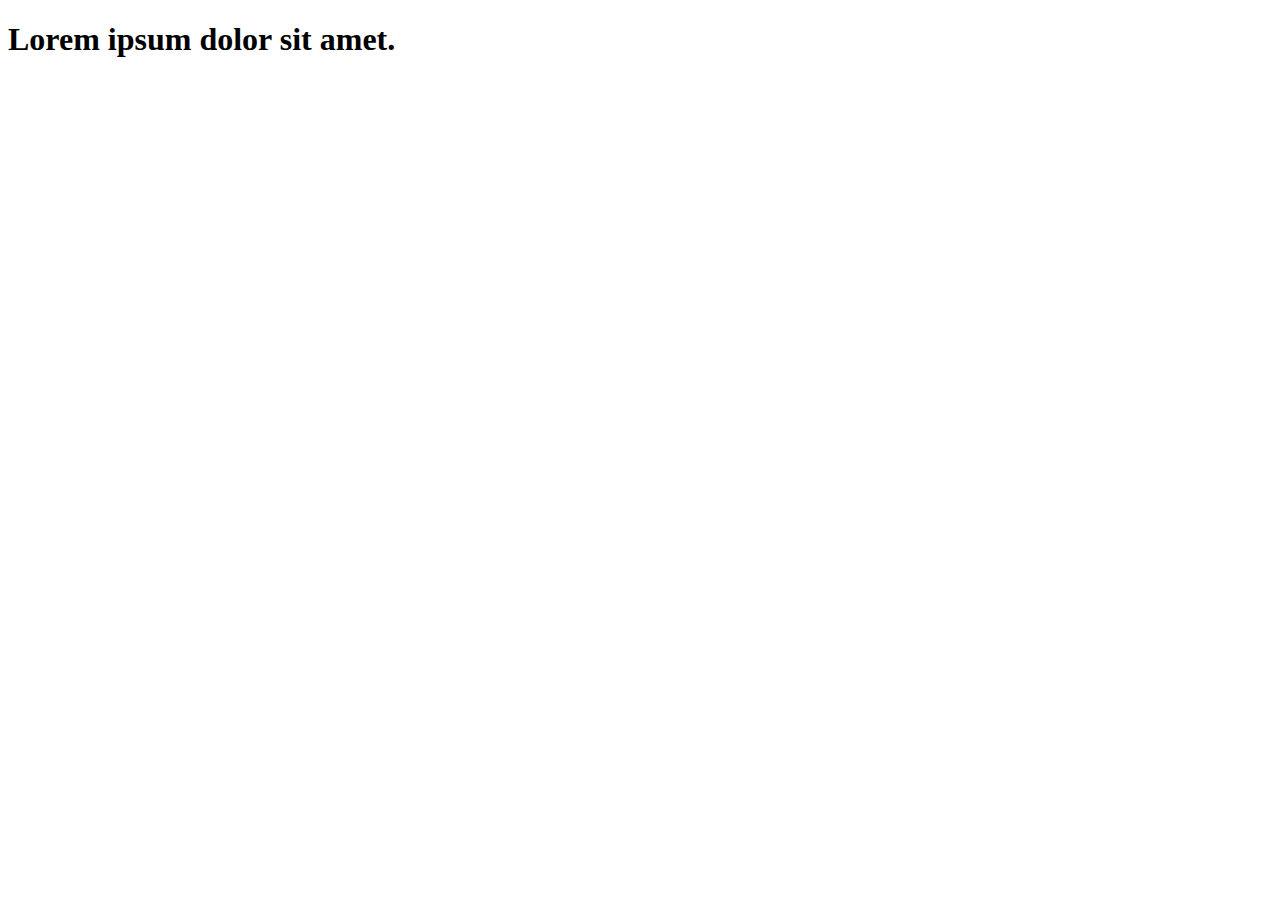
==== index.html @ 09e0aac3 "testgit" ====
<!DOCTYPE html>
<html lang="en">
<head>
    <meta charset="UTF-8">
    <meta name="viewport" content="width=device-width, initial-scale=1.0">
    <meta http-equiv="X-UA-Compatible" content="ie=edge">
    <title>Test git</title>
</head>
<body>
    <h1>Lorem ipsum dolor sit amet.</h1>
</body>
</html>
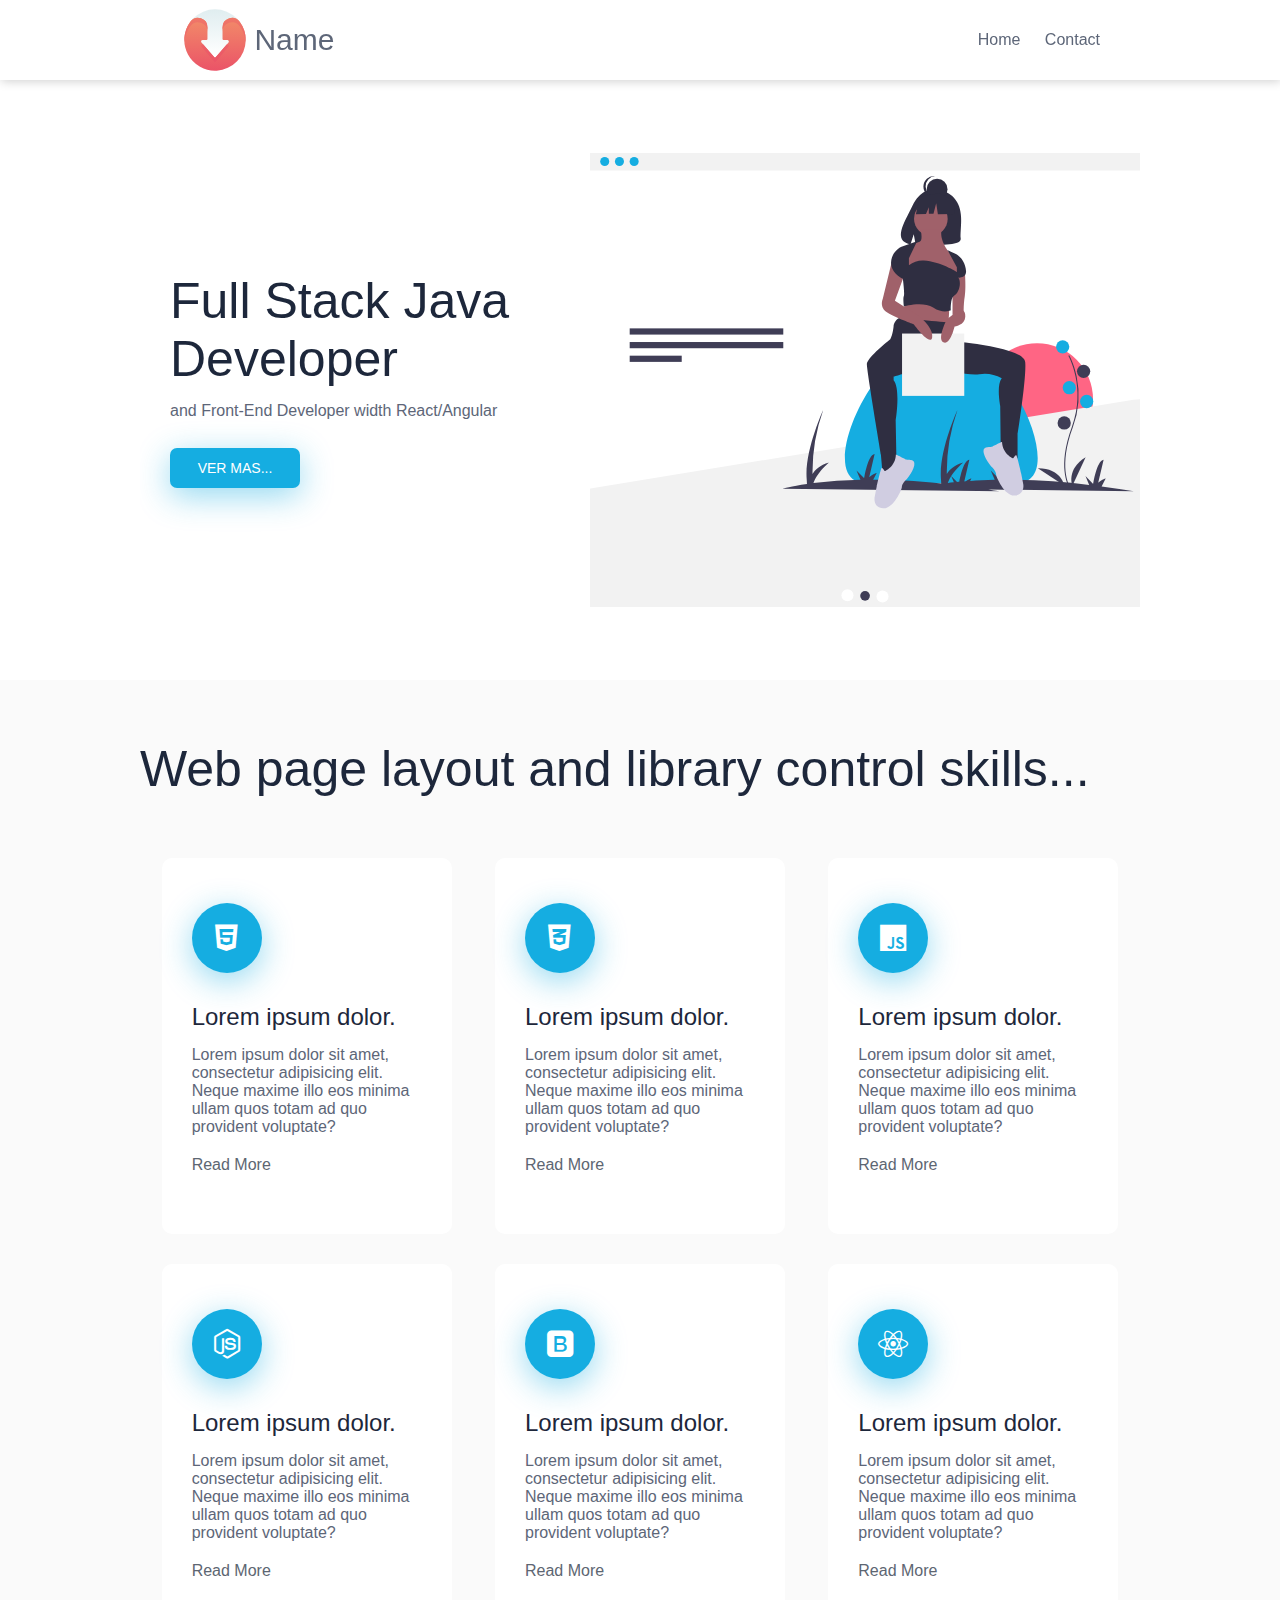
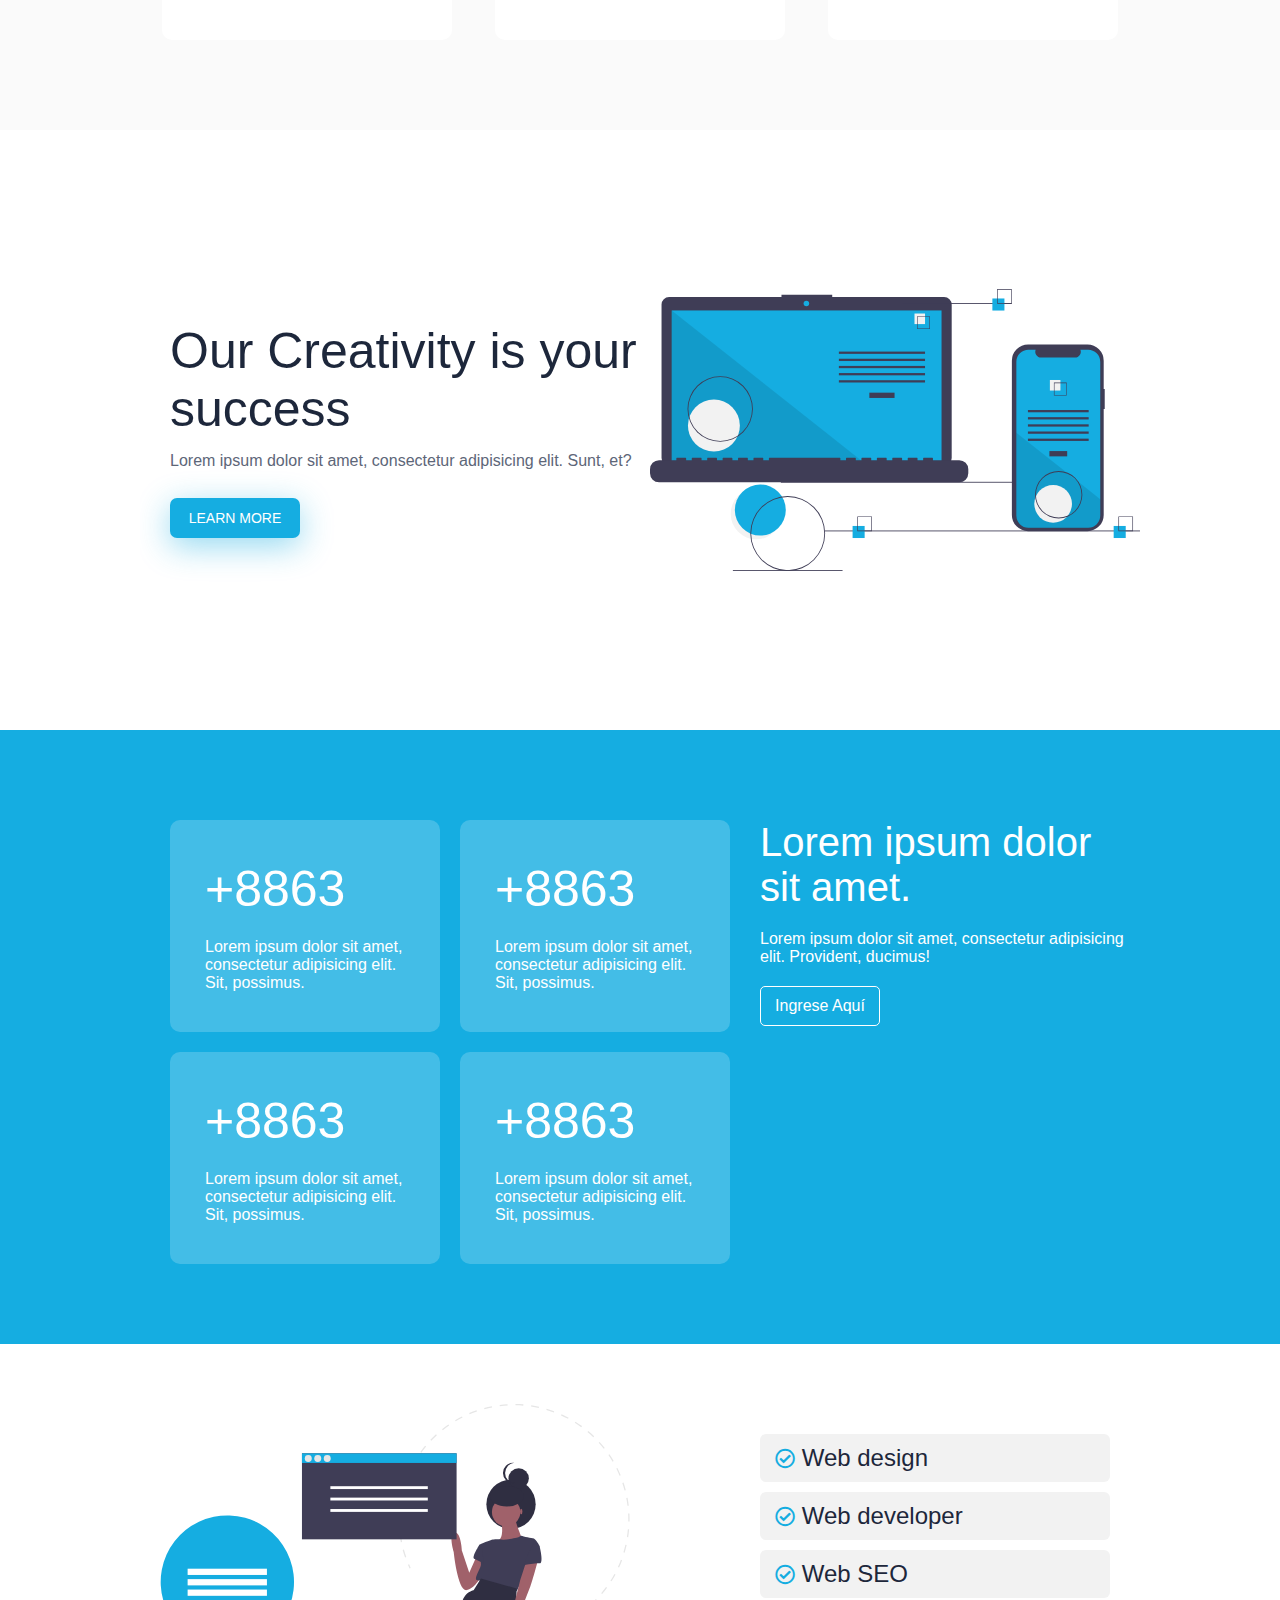
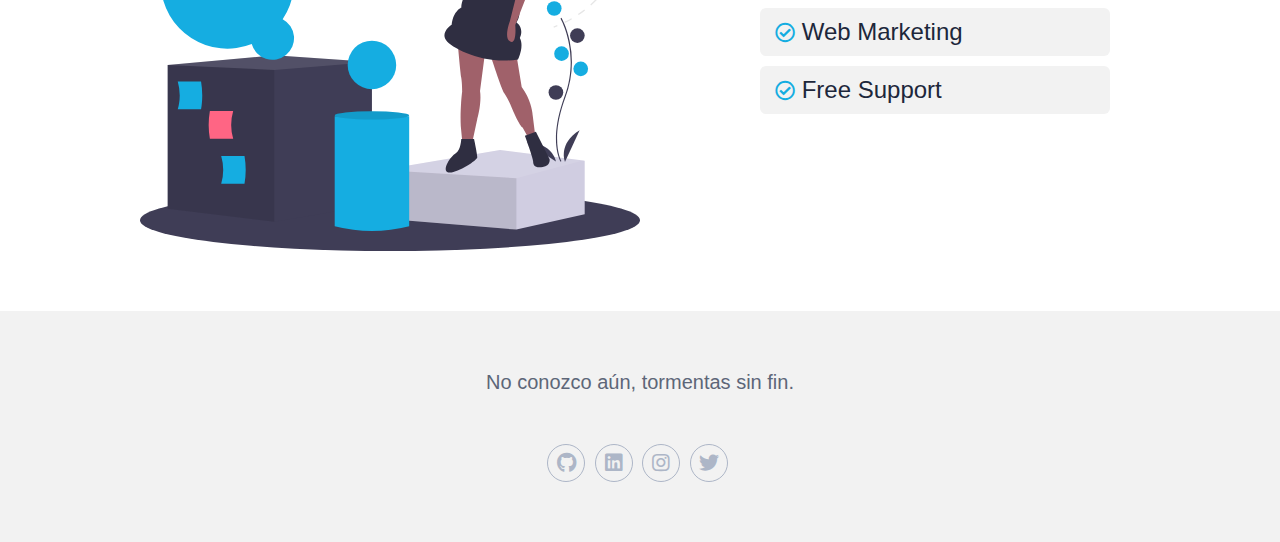
==== commit 7f6a318e: "Primera actualizacion proyecto portafolio clickiable" ====
--- a/index.html
+++ b/index.html
@@ -1,12 +1,140 @@
 <!DOCTYPE html>
-<html lang="en">
+<html lang="es">
 <head>
     <meta charset="UTF-8">
-    <meta name="viewport" content="width=device-width, initial-scale=1.0">
-    <meta http-equiv="X-UA-Compatible" content="ie=edge">
-    <title>Test git</title>
+    <meta name="viewport" content="width=device-width, user-scalable=no">
+    <link rel="shortcut icon" type="image/x-icon" href="img/favicon.ico" />
+    <title >Portafolio click</title>
+    <link rel="stylesheet" href="css/style.css">
+    <link rel="stylesheet" href="fontawesome-free-5.12.0-web/css/all.css">
 </head>
 <body>
-    <h1>Lorem ipsum dolor sit amet.</h1>
+   <header>
+       <nav>
+           <section class="container nav">
+               <div class="logo">
+                   <img src="img/arrow_down_downwards_download_icon_124691.svg" alt="">
+                   <a class="nombre" href="#">Name</a>
+               </div>
+               <div class="enlaces-header">
+                   <a href="index.html">Home</a>
+                   <a href="form.html">Contact</a>
+               </div>
+               <div class="hamburger">
+                   <i class="fas fa-bars"></i>
+               </div>
+           </section>
+       </nav>
+       <div class="container">
+           <section class="contenido-header">
+               <section class="textos-header">
+                   <h1>Full Stack Java Developer</h1>
+                   <p>and Front-End Developer width React/Angular</p>
+                   <a href="about-me.html">Ver Mas...</a>
+               </section>
+               <img src="img/img-banner.svg" alt="">
+           </section>
+       </div>
+   </header>
+   <section class="about-us">
+       <div class="container-1">
+           <h2 class="titulo">Web page layout and library control skills...</h2>
+           <div class="container-articulo">
+               <div class="articulo">
+                   <i class="fab fa-html5"></i>
+                   <h3>Lorem ipsum dolor.</h3>
+                   <p>Lorem ipsum dolor sit amet, consectetur adipisicing elit. Neque maxime illo eos minima ullam quos totam ad quo provident voluptate?</p>
+                   <a href="#">Read More</a>
+               </div>
+               <div class="articulo">
+                   <i class="fab fa-css3-alt"></i>
+                   <h3>Lorem ipsum dolor.</h3>
+                   <p>Lorem ipsum dolor sit amet, consectetur adipisicing elit. Neque maxime illo eos minima ullam quos totam ad quo provident voluptate?</p>
+                   <a href="#">Read More</a>
+               </div>
+               <div class="articulo">
+                   <i class="fab fa-js"></i>
+                   <h3>Lorem ipsum dolor.</h3>
+                   <p>Lorem ipsum dolor sit amet, consectetur adipisicing elit. Neque maxime illo eos minima ullam quos totam ad quo provident voluptate?</p>
+                   <a href="#">Read More</a>
+               </div>
+               <div class="articulo">
+                   <i class="fab fa-node-js"></i>
+                   <h3>Lorem ipsum dolor.</h3>
+                   <p>Lorem ipsum dolor sit amet, consectetur adipisicing elit. Neque maxime illo eos minima ullam quos totam ad quo provident voluptate?</p>
+                   <a href="#">Read More</a>
+               </div>
+               <div class="articulo">
+                   <i class="fab fa-bootstrap"></i>
+                   <h3>Lorem ipsum dolor.</h3>
+                   <p>Lorem ipsum dolor sit amet, consectetur adipisicing elit. Neque maxime illo eos minima ullam quos totam ad quo provident voluptate?</p>
+                   <a href="#">Read More</a>
+               </div>
+               <div class="articulo">
+                   <i class="fab fa-react"></i>
+                   <h3>Lorem ipsum dolor.</h3>
+                   <p>Lorem ipsum dolor sit amet, consectetur adipisicing elit. Neque maxime illo eos minima ullam quos totam ad quo provident voluptate?</p>
+                   <a href="#">Read More</a>
+               </div>
+           </div>
+       </div>
+   </section>
+   <section class="questions container">
+        <section class="textos-ques">
+            <h1>Our Creativity is your success</h1>
+            <p>Lorem ipsum dolor sit amet, consectetur adipisicing elit. Sunt, et?</p>
+            <a href="about-me.html">Learn More</a>
+        </section>
+        <img src="img/img-2.svg" alt="">
+    </section>
+    <section class="results">
+        <div class="container-1 content-results">
+            <section class="numbers">
+                <div class="number">
+                    <h4>+8863</h4>
+                    <p>Lorem ipsum dolor sit amet, consectetur adipisicing elit. Sit, possimus.</p>
+                </div>
+                <div class="number">
+                    <h4>+8863</h4>
+                    <p>Lorem ipsum dolor sit amet, consectetur adipisicing elit. Sit, possimus.</p>
+                </div>
+                <div class="number">
+                    <h4>+8863</h4>
+                    <p>Lorem ipsum dolor sit amet, consectetur adipisicing elit. Sit, possimus.</p>
+                </div>
+                <div class="number">
+                    <h4>+8863</h4>
+                    <p>Lorem ipsum dolor sit amet, consectetur adipisicing elit. Sit, possimus.</p>
+                </div>
+            </section>
+            <section class="results-text">
+                <h4>Lorem ipsum dolor sit amet.</h4>
+                <p>Lorem ipsum dolor sit amet, consectetur adipisicing elit. Provident, ducimus!</p>
+                <a href="#">Ingrese Aquí</a>
+            </section>
+        </div>
+    </section> 
+    <section class="container-1 ser">
+        <img src="img/img-3.svg" alt="">
+        <div class="box-skills">
+            <h4><i class="far fa-check-circle"></i> Web design</h4>
+            <h4><i class="far fa-check-circle"></i> Web developer</h4>
+            <h4><i class="far fa-check-circle"></i> Web SEO</h4>
+            <h4><i class="far fa-check-circle"></i> Web Marketing</h4>
+            <h4><i class="far fa-check-circle"></i> Free Support</h4>
+        </div>
+    </section>
+    <footer>
+       <div class="part-footer">
+           <h4>No conozco aún, tormentas sin fin.</h4>
+       </div>
+        <div class="rrss"> 
+            <i class="fab fa-github"></i>
+            <i class="fab fa-linkedin"></i>
+            <i class="fab fa-instagram"></i>
+            <i class="fab fa-twitter"></i>
+        </div>
+    </footer>
+    <script src="js/web.js"></script>
 </body>
 </html>--- a/css/style.css
+++ b/css/style.css
@@ -0,0 +1,416 @@
+@import url(../fonts/Roboto/Roboto-Regular.ttf);
+    
+*{
+    margin: 0;
+    padding: 0;
+    box-sizing: border-box;
+}
+
+body{
+    font-family:'Roboto', sans-serif;
+}
+
+h1,h2,h3,h4,h5,h6{
+    color: #1d273b;
+    font-weight: 300;
+}
+
+.container{
+    width: 90%;
+    max-width: 1000px;
+    margin: auto;
+    overflow: hidden;
+}
+
+.container-1{
+    width: 90%;
+    max-width: 1000px;
+    margin: auto;
+    overflow: hidden;
+    padding: 60px 0;
+}
+
+h1{
+    font-size: 50px;
+}
+
+                                /* header */
+
+header::before{
+    content: "";
+    display: block;
+    margin-bottom: 80px;
+}
+nav{
+    width: 100%;
+    height: 80px;
+    background: #fff;
+    border-bottom: 1px solid transparent;
+    box-shadow: 1px 1px 10px 0 rgba(0,0,0,.2);
+    position: fixed;
+    top:0;
+    z-index: 100;
+    /* transition: ease-in-out 0.5s; */
+}
+.nav{
+    display: flex;
+    justify-content: space-between;
+    height: 80px;
+    width: 100%;
+    align-items: center;
+    padding: 0 40px;
+}
+
+.nav .logo {
+    height: 70px;
+}
+
+.nav .logo img{
+    height: 70px;
+    vertical-align: top;
+}
+.nombre{
+    vertical-align: -31px;
+    margin-left: 0;
+    font-weight: 400;
+    font-size: 30px;
+}
+.enlaces-header{
+    font-weight: 300;
+}
+nav a{
+    color: #5D6678;
+    text-decoration: none;
+    margin-left: 20px;
+}
+.hamburger{
+    width: 80px;
+    height: 80px;
+    display: none;
+    text-align: center;
+    z-index: 100;
+    cursor: pointer;
+    /* transition: color 0.5s ease-in; */
+}
+
+.hamburger > i{
+    font-size: 25px;
+    line-height: 80px;
+}
+
+                                /* Contenido header */
+
+.contenido-header{
+    width: 100%;
+    height: 600px;
+    display: flex;
+    justify-content: space-between;
+    align-items: center;
+}
+
+.contenido-header>img{
+    width: 550px;
+    animation: ease-in animat 1s;
+}
+
+@keyframes animat{
+    0%{
+        transform: scale(0);
+    }100%{
+        transform: scale(1);
+    }
+}
+
+.textos-header{
+    margin: 0 0 0 30px;
+}
+
+.textos-header>p{
+    font-weight: 100;
+    margin-top: 14px;
+    color: #5D6678;
+}
+
+.contenido-header a{
+    margin: 28px 0 0 0;
+    width: 130px;
+    display: inline-block;
+    background: #15ADE1;
+    text-align: center;
+    color: white;
+    padding: 12px 0;
+    text-decoration: none;
+    font-weight: 400;
+    text-transform: uppercase;
+    font-size: 14px;
+    border-radius: 7px;
+    box-shadow: 0 8px 32px rgba(21,173,225,.46);
+}
+
+.titulo{
+    font-size: 50px;
+}
+
+                                    /*About us*/
+
+.about-us{
+    background: #FAFAFA;
+}
+
+.container-articulo{
+    display: flex;
+    flex-wrap: wrap;
+    margin-top: 60px;
+    justify-content: space-around;
+}
+
+.articulo{
+    width: 29%;
+    background: #fff;
+    margin-bottom: 30px;
+    border-radius: 10px;
+    padding: 45px 30px 60px 30px;
+    transition: 0.5s;
+}
+
+.articulo:hover{
+    box-shadow: 0 4px 10px rgba(17,29,48,.26);
+}
+
+.articulo > i {
+    font-size: 30px;
+    color: #fff;
+    background: #15ADE1;
+    display: inline-block;
+    width: 70px;
+    height: 70px;
+    text-align: center;
+    padding-top: 20px;
+    border-radius: 50px;
+    box-shadow: 0 8px 32px rgba(21,173,225,.46);
+}
+
+.articulo>h3{
+    font-size: 24px;
+    margin-top: 30px;
+}
+
+.articulo>p{
+    font-weight: 100;
+    color: #5D6678;
+    margin-top: 15px;
+    padding-bottom: 20px;
+}
+
+.articulo>a{
+    color: #5D6672;
+    font-weight: 400;
+    text-decoration: none;
+}
+
+.articulo>a:hover{
+    color: #1FDE82;
+    transition: color .5s;
+}
+
+                                    /*Questions*/
+
+.questions{
+    height: 600px;
+    display: flex;
+    justify-content: space-between;
+    align-items: center;
+}
+
+.questions>img{
+    width: 490px;
+}
+
+
+.textos-ques{
+    margin: 0 0 0 30px;
+}
+
+.textos-ques>p{
+    font-weight: 100;
+    margin-top: 14px;
+    color: #5D6678;
+}
+
+.textos-ques>a{
+    margin: 28px 0 0 0;
+    width: 130px;
+    display: inline-block;
+    background: #15ADE1;
+    text-align: center;
+    color: white;
+    padding: 12px 0;
+    text-decoration: none;
+    font-weight: 400;
+    text-transform: uppercase;
+    font-size: 14px;
+    border-radius: 7px;
+    box-shadow: 0 8px 32px rgba(21,173,225,.46);
+}
+
+                                    /*RESULTS*/
+
+.results{
+    background: #15ade1;
+    padding-top: 30px; 
+}
+
+.content-results{
+    display: flex;
+    justify-content: space-evenly;
+}
+
+.numbers{
+    width: 60%;
+    display: flex;
+    flex-wrap: wrap;
+    justify-content: space-evenly;
+}
+
+.numbers .number{
+    width: 45%;
+    background: rgba(255,255,255,.2);
+    color: white;
+    border-radius: 10px;
+    padding: 40px 35px;
+    margin-bottom: 20px;
+}
+
+.numbers .number h4{
+    font-size: 50px;
+    color: white;
+    margin-bottom: 20px;
+    font-weight: 500;
+}
+
+.numbers .number p{
+    color: white;
+    font-weight: 300;
+}
+
+.results-text{
+    width: 37%;
+}
+
+.results-text h4{
+    color:white;
+    font-size: 40px;
+}
+
+.results-text p{
+    color:white;
+    font-weight: 300;
+    margin: 20px 0;0
+}
+
+.results-text>a{
+    color: #fff;
+    text-decoration: none;
+    display: inline-block;
+    border: 1px solid #fff;
+    padding: 10px 0;
+    width: 120px;
+    text-align: center;
+    border-radius: 5px;
+}
+
+                                    /*servicios*/
+
+.ser{
+    display: flex;
+    justify-content: space-between;
+}
+
+.ser>img{
+    width: 500px;
+}
+
+.box-skills{
+    margin: 30px 30px 0 0;
+}
+
+.box-skills h4{
+    font-size: 24px;
+    background: #f2f2f2;
+    width: 350px;
+    border-radius: 6px;
+    padding: 10px 0 10px 15px;
+    margin-bottom: 10px;
+}
+
+.box-skills i{
+    color: #15ADE1;
+    font-size: 20px;
+}
+
+                                    /*servicios*/
+
+footer{
+    background: #f2f2f2;
+    padding: 60px 0;
+    overflow: hidden;
+    display: flex;
+    flex-wrap: wrap;
+    justify-content: space-evenly;
+    margin: auto;
+}
+
+.part-footer{
+    width: 100%;
+    text-align: center;
+}
+
+.part-footer h4{
+    color: #5d6678;
+    font-size: 20px;
+    font-weight: 400;
+    margin-bottom: 30px;
+}
+.part-footer a{
+    display: block;
+    text-decoration: none;
+    color: #5d6678;
+    font-weight: 300;
+    transition: color 3s ease-in-out;
+    margin-bottom: 10px;
+}
+
+.part-footer a:hover{
+    color: #15ade1;
+}
+
+.part-footer img{
+    width: 70%;
+}
+.rrss{
+    text-align: center;
+}
+.rrss h4{
+    color: #5d6678;
+}
+.rrss i{
+    font-size: 20px;
+    display: inline-block;
+    color: #adb6c7;
+    border: 1px solid #adb6c7;
+    border-radius: 50%;
+    width: 38px;
+    height: 38px;
+    line-height: 36px;
+    cursor: pointer;
+    margin-top: 20px;
+    text-align: center;
+    transition: all ease-in-out .3s;
+    margin-right: 5px;
+}
+
+.rrss i:hover{
+    color: #fff;
+    background-color: #15ade1;
+    border-color: #15ade1;
+}
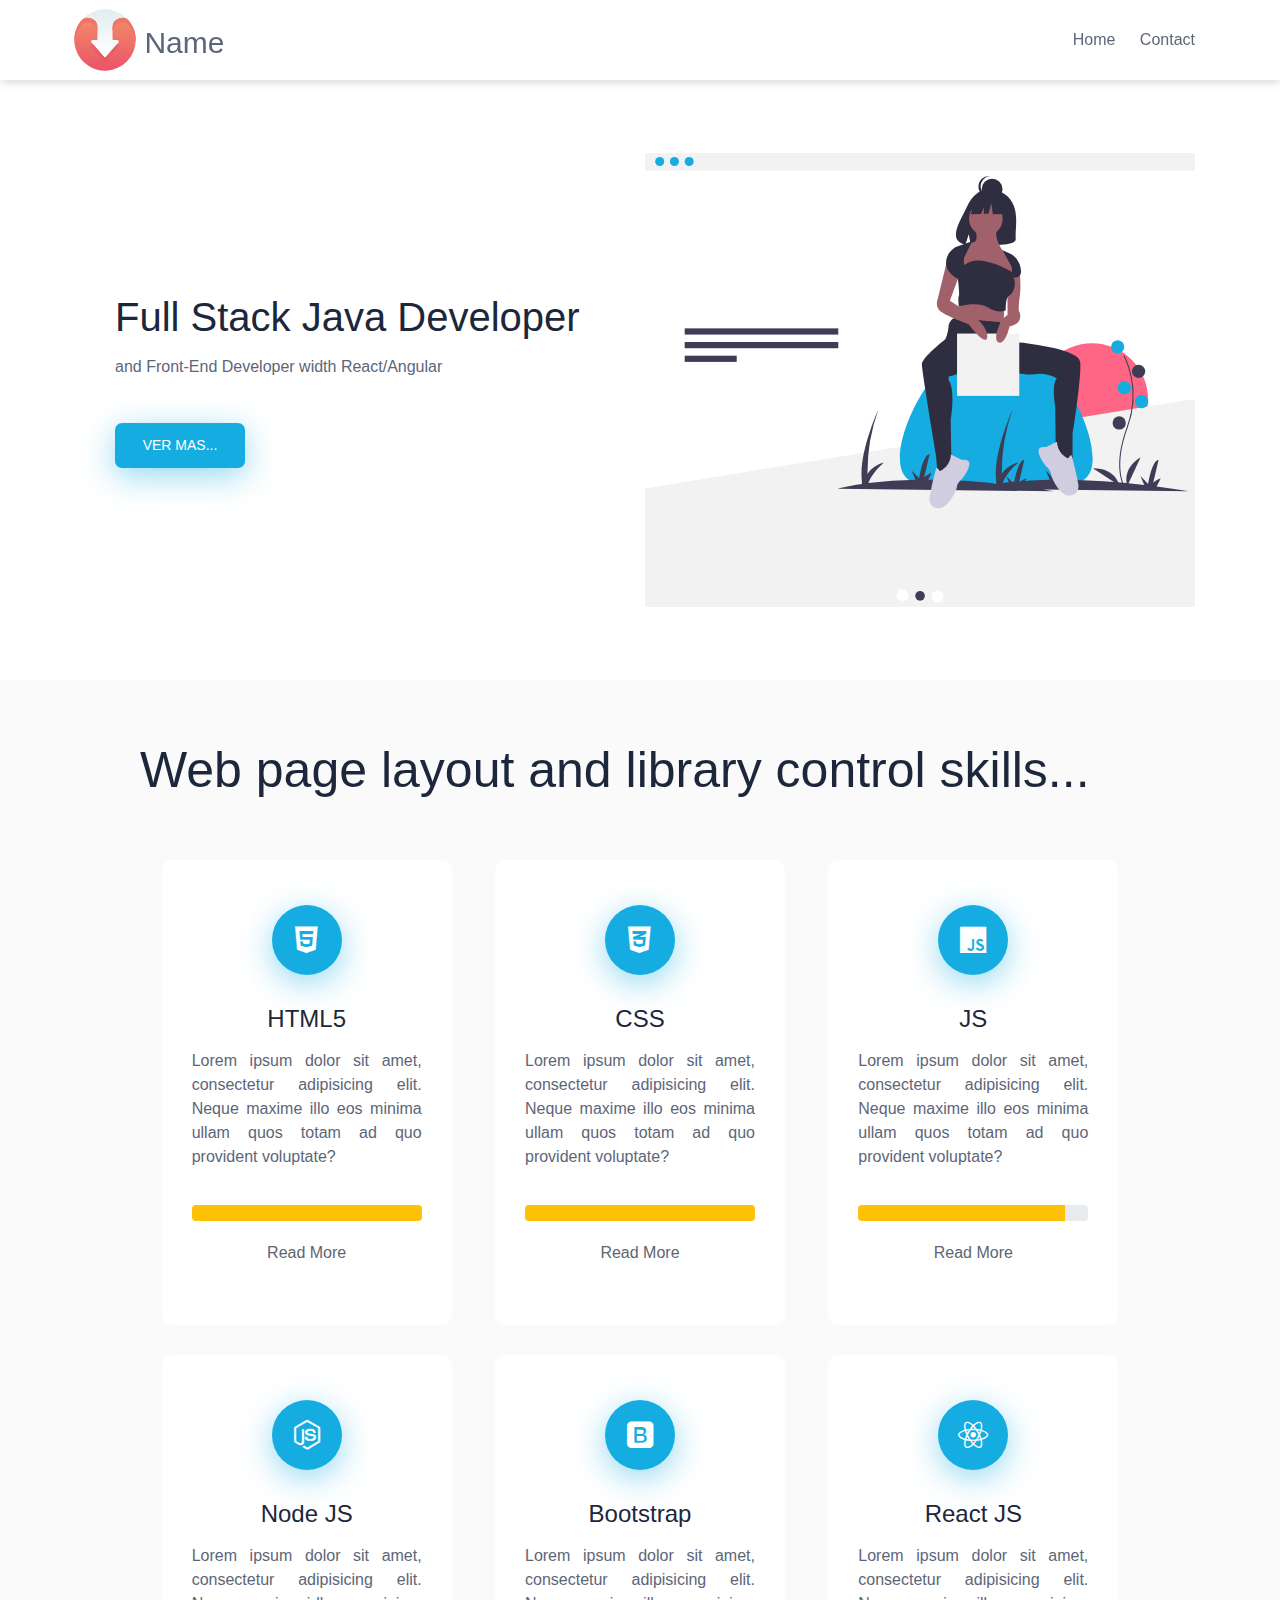
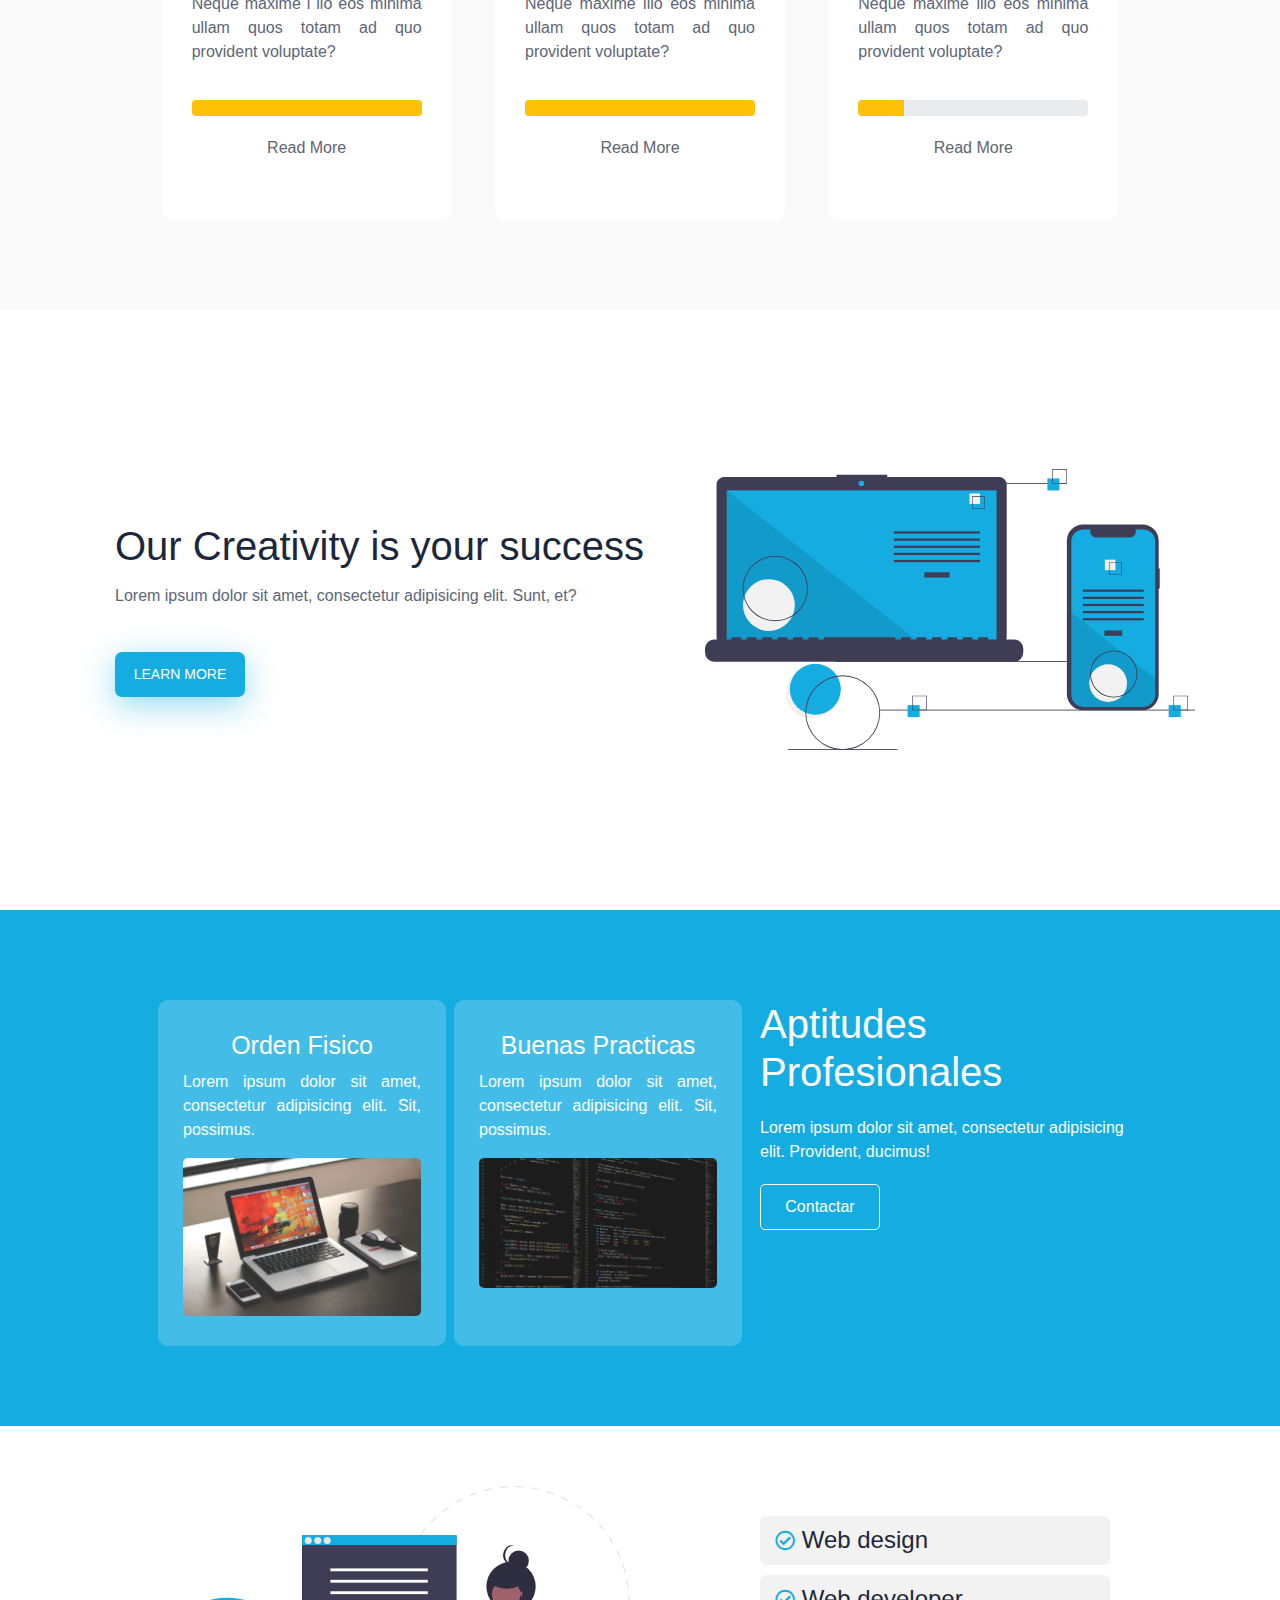
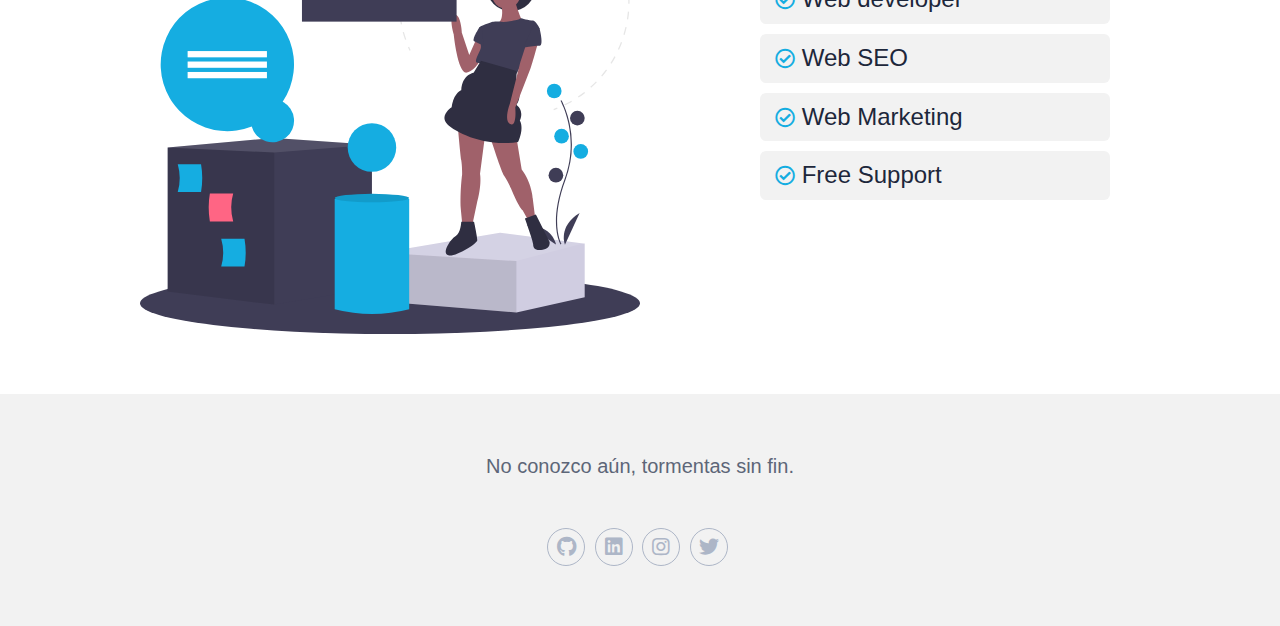
==== commit e5665125: "Avance conecciion enlaces" ====
--- a/index.html
+++ b/index.html
@@ -7,6 +7,7 @@
     <title >Portafolio click</title>
     <link rel="stylesheet" href="css/style.css">
     <link rel="stylesheet" href="fontawesome-free-5.12.0-web/css/all.css">
+    <link rel="stylesheet" href="css/bootstrap.min.css">
 </head>
 <body>
    <header>
@@ -42,39 +43,81 @@
            <div class="container-articulo">
                <div class="articulo">
                    <i class="fab fa-html5"></i>
-                   <h3>Lorem ipsum dolor.</h3>
-                   <p>Lorem ipsum dolor sit amet, consectetur adipisicing elit. Neque maxime illo eos minima ullam quos totam ad quo provident voluptate?</p>
-                   <a href="#">Read More</a>
+                   <h3>HTML5</h3>
+                   <p>Lorem ipsum dolor sit amet, consectetur adipisicing elit. Neque maxime 
+                        illo eos minima ullam quos totam ad quo provident voluptate?</p>
+                   <div class="progress">
+                    <div class="progress-bar bg-warning" role="progressbar" aria-valuenow="100"
+                         aria-valuemin="0" aria-valuemax="100" style="width: 100%;">
+                      <span class="sr-only">60% completado</span>
+                    </div>
+                  </div>
+                   <a href="https://developer.mozilla.org/es/docs/HTML/HTML5">Read More</a>
                </div>
                <div class="articulo">
                    <i class="fab fa-css3-alt"></i>
-                   <h3>Lorem ipsum dolor.</h3>
-                   <p>Lorem ipsum dolor sit amet, consectetur adipisicing elit. Neque maxime illo eos minima ullam quos totam ad quo provident voluptate?</p>
-                   <a href="#">Read More</a>
+                   <h3>CSS</h3>
+                   <p>Lorem ipsum dolor sit amet, consectetur adipisicing elit. Neque maxime 
+                       illo eos minima ullam quos totam ad quo provident voluptate?</p>
+                       <div class="progress">
+                        <div class="progress-bar bg-warning" role="progressbar" aria-valuenow="100"
+                             aria-valuemin="0" aria-valuemax="100" style="width: 100%;">
+                          <span class="sr-only">60% completado</span>
+                        </div>
+                      </div>
+                   <a href="https://developer.mozilla.org/es/docs/Web/CSS">Read More</a>
                </div>
                <div class="articulo">
                    <i class="fab fa-js"></i>
-                   <h3>Lorem ipsum dolor.</h3>
-                   <p>Lorem ipsum dolor sit amet, consectetur adipisicing elit. Neque maxime illo eos minima ullam quos totam ad quo provident voluptate?</p>
-                   <a href="#">Read More</a>
+                   <h3>JS</h3>
+                   <p>Lorem ipsum dolor sit amet, consectetur adipisicing elit. Neque maxime 
+                       illo eos minima ullam quos totam ad quo provident voluptate?</p>
+                    <div class="progress">
+                        <div class="progress-bar bg-warning" role="progressbar" aria-valuenow="90"
+                             aria-valuemin="0" aria-valuemax="100" style="width: 90%;">
+                          <span class="sr-only">90% completado</span>
+                        </div>
+                    </div>   
+                   <a href="https://developer.mozilla.org/es/docs/Web/JavaScript">Read More</a>
                </div>
                <div class="articulo">
                    <i class="fab fa-node-js"></i>
-                   <h3>Lorem ipsum dolor.</h3>
-                   <p>Lorem ipsum dolor sit amet, consectetur adipisicing elit. Neque maxime illo eos minima ullam quos totam ad quo provident voluptate?</p>
-                   <a href="#">Read More</a>
+                   <h3>Node JS</h3>
+                   <p>Lorem ipsum dolor sit amet, consectetur adipisicing elit. Neque maxime i
+                       llo eos minima ullam quos totam ad quo provident voluptate?</p>
+                    <div class="progress">
+                        <div class="progress-bar bg-warning" role="progressbar" aria-valuenow="100"
+                            aria-valuemin="0" aria-valuemax="100" style="width: 100%;">
+                            <span class="sr-only">100% completado</span>
+                        </div>
+                    </div>
+                    <a href="https://nodejs.org/es/about/">Read More</a>
                </div>
                <div class="articulo">
                    <i class="fab fa-bootstrap"></i>
-                   <h3>Lorem ipsum dolor.</h3>
-                   <p>Lorem ipsum dolor sit amet, consectetur adipisicing elit. Neque maxime illo eos minima ullam quos totam ad quo provident voluptate?</p>
-                   <a href="#">Read More</a>
+                   <h3>Bootstrap</h3>
+                   <p>Lorem ipsum dolor sit amet, consectetur adipisicing elit. Neque maxime 
+                       illo eos minima ullam quos totam ad quo provident voluptate?</p>
+                    <div class="progress">
+                        <div class="progress-bar bg-warning" role="progressbar" aria-valuenow="100"
+                             aria-valuemin="0" aria-valuemax="100" style="width: 100%;">
+                          <span class="sr-only">100% completado</span>
+                        </div>
+                    </div>
+                   <a href="https://getbootstrap.com/">Read More</a>
                </div>
                <div class="articulo">
                    <i class="fab fa-react"></i>
-                   <h3>Lorem ipsum dolor.</h3>
-                   <p>Lorem ipsum dolor sit amet, consectetur adipisicing elit. Neque maxime illo eos minima ullam quos totam ad quo provident voluptate?</p>
-                   <a href="#">Read More</a>
+                   <h3>React JS</h3>
+                   <p>Lorem ipsum dolor sit amet, consectetur adipisicing elit. Neque maxime 
+                       illo eos minima ullam quos totam ad quo provident voluptate?</p>
+                    <div class="progress">
+                        <div class="progress-bar bg-warning" role="progressbar" aria-valuenow="20"
+                             aria-valuemin="0" aria-valuemax="100" style="width: 20%;">
+                          <span class="sr-only">20% completado</span>
+                        </div>
+                    </div>
+                   <a href="https://es.reactjs.org/">Read More</a>
                </div>
            </div>
        </div>
@@ -83,7 +126,7 @@
         <section class="textos-ques">
             <h1>Our Creativity is your success</h1>
             <p>Lorem ipsum dolor sit amet, consectetur adipisicing elit. Sunt, et?</p>
-            <a href="about-me.html">Learn More</a>
+            <a href="#aptitud">Learn More</a>
         </section>
         <img src="img/img-2.svg" alt="">
     </section>
@@ -91,30 +134,24 @@
         <div class="container-1 content-results">
             <section class="numbers">
                 <div class="number">
-                    <h4>+8863</h4>
+                    <h4>Orden Fisico</h4>
                     <p>Lorem ipsum dolor sit amet, consectetur adipisicing elit. Sit, possimus.</p>
+                    <img src="img/laptop-1035345_1920.jpg" alt="">
                 </div>
                 <div class="number">
-                    <h4>+8863</h4>
+                    <h4>Buenas Practicas</h4>
                     <p>Lorem ipsum dolor sit amet, consectetur adipisicing elit. Sit, possimus.</p>
-                </div>
-                <div class="number">
-                    <h4>+8863</h4>
-                    <p>Lorem ipsum dolor sit amet, consectetur adipisicing elit. Sit, possimus.</p>
-                </div>
-                <div class="number">
-                    <h4>+8863</h4>
-                    <p>Lorem ipsum dolor sit amet, consectetur adipisicing elit. Sit, possimus.</p>
+                    <img src="img/programming-1873854_1920.png" alt="">
                 </div>
             </section>
             <section class="results-text">
-                <h4>Lorem ipsum dolor sit amet.</h4>
+                <h4>Aptitudes Profesionales</h4>
                 <p>Lorem ipsum dolor sit amet, consectetur adipisicing elit. Provident, ducimus!</p>
-                <a href="#">Ingrese Aquí</a>
+                <a href="form.html">Contactar</a>
             </section>
         </div>
     </section> 
-    <section class="container-1 ser">
+    <section class="container-1 ser" id="aptitud">
         <img src="img/img-3.svg" alt="">
         <div class="box-skills">
             <h4><i class="far fa-check-circle"></i> Web design</h4>
@@ -129,10 +166,10 @@
            <h4>No conozco aún, tormentas sin fin.</h4>
        </div>
         <div class="rrss"> 
-            <i class="fab fa-github"></i>
-            <i class="fab fa-linkedin"></i>
-            <i class="fab fa-instagram"></i>
-            <i class="fab fa-twitter"></i>
+            <a href="https://github.com/JazminTrujilloEyzaguirre"><i class="fab fa-github"></i></a>
+            <a href="https://www.linkedin.com/in/jazm%C3%ADn-jahaziel-trujillo-a4380919a/"><i class="fab fa-linkedin"></i></a>
+            <a href="https://www.instagram.com/parsi.omnium/"><i class="fab fa-instagram"></i> </a>
+            <a href="https://twitter.com/parsiomnium"><i class="fab fa-twitter"></i></a>
         </div>
     </footer>
     <script src="js/web.js"></script>
--- a/css/style.css
+++ b/css/style.css
@@ -171,6 +171,7 @@
     border-radius: 10px;
     padding: 45px 30px 60px 30px;
     transition: 0.5s;
+    text-align: center;
 }
 
 .articulo:hover{
@@ -200,8 +201,11 @@
     color: #5D6678;
     margin-top: 15px;
     padding-bottom: 20px;
-}
-
+    text-align: justify;
+}
+.progress{
+    margin-bottom: 20px;
+}
 .articulo>a{
     color: #5D6672;
     font-weight: 400;
@@ -209,7 +213,7 @@
 }
 
 .articulo>a:hover{
-    color: #1FDE82;
+    color: #f27f59;
     transition: color .5s;
 }
 
@@ -273,24 +277,30 @@
 }
 
 .numbers .number{
-    width: 45%;
+    width: 48%;
     background: rgba(255,255,255,.2);
     color: white;
     border-radius: 10px;
-    padding: 40px 35px;
+    padding: 30px 25px;
     margin-bottom: 20px;
+    text-align: center;
 }
 
 .numbers .number h4{
-    font-size: 50px;
+    font-size: 25px;
     color: white;
-    margin-bottom: 20px;
+    margin-bottom: 10px;
     font-weight: 500;
 }
 
 .numbers .number p{
     color: white;
-    font-weight: 300;
+    font-weight: 100;
+    text-align: justify;
+}
+.numbers .number img{
+    width: 100%;
+    border-radius: 5px;
 }
 
 .results-text{
@@ -305,7 +315,7 @@
 .results-text p{
     color:white;
     font-weight: 300;
-    margin: 20px 0;0
+    margin: 20px 0;
 }
 
 .results-text>a{
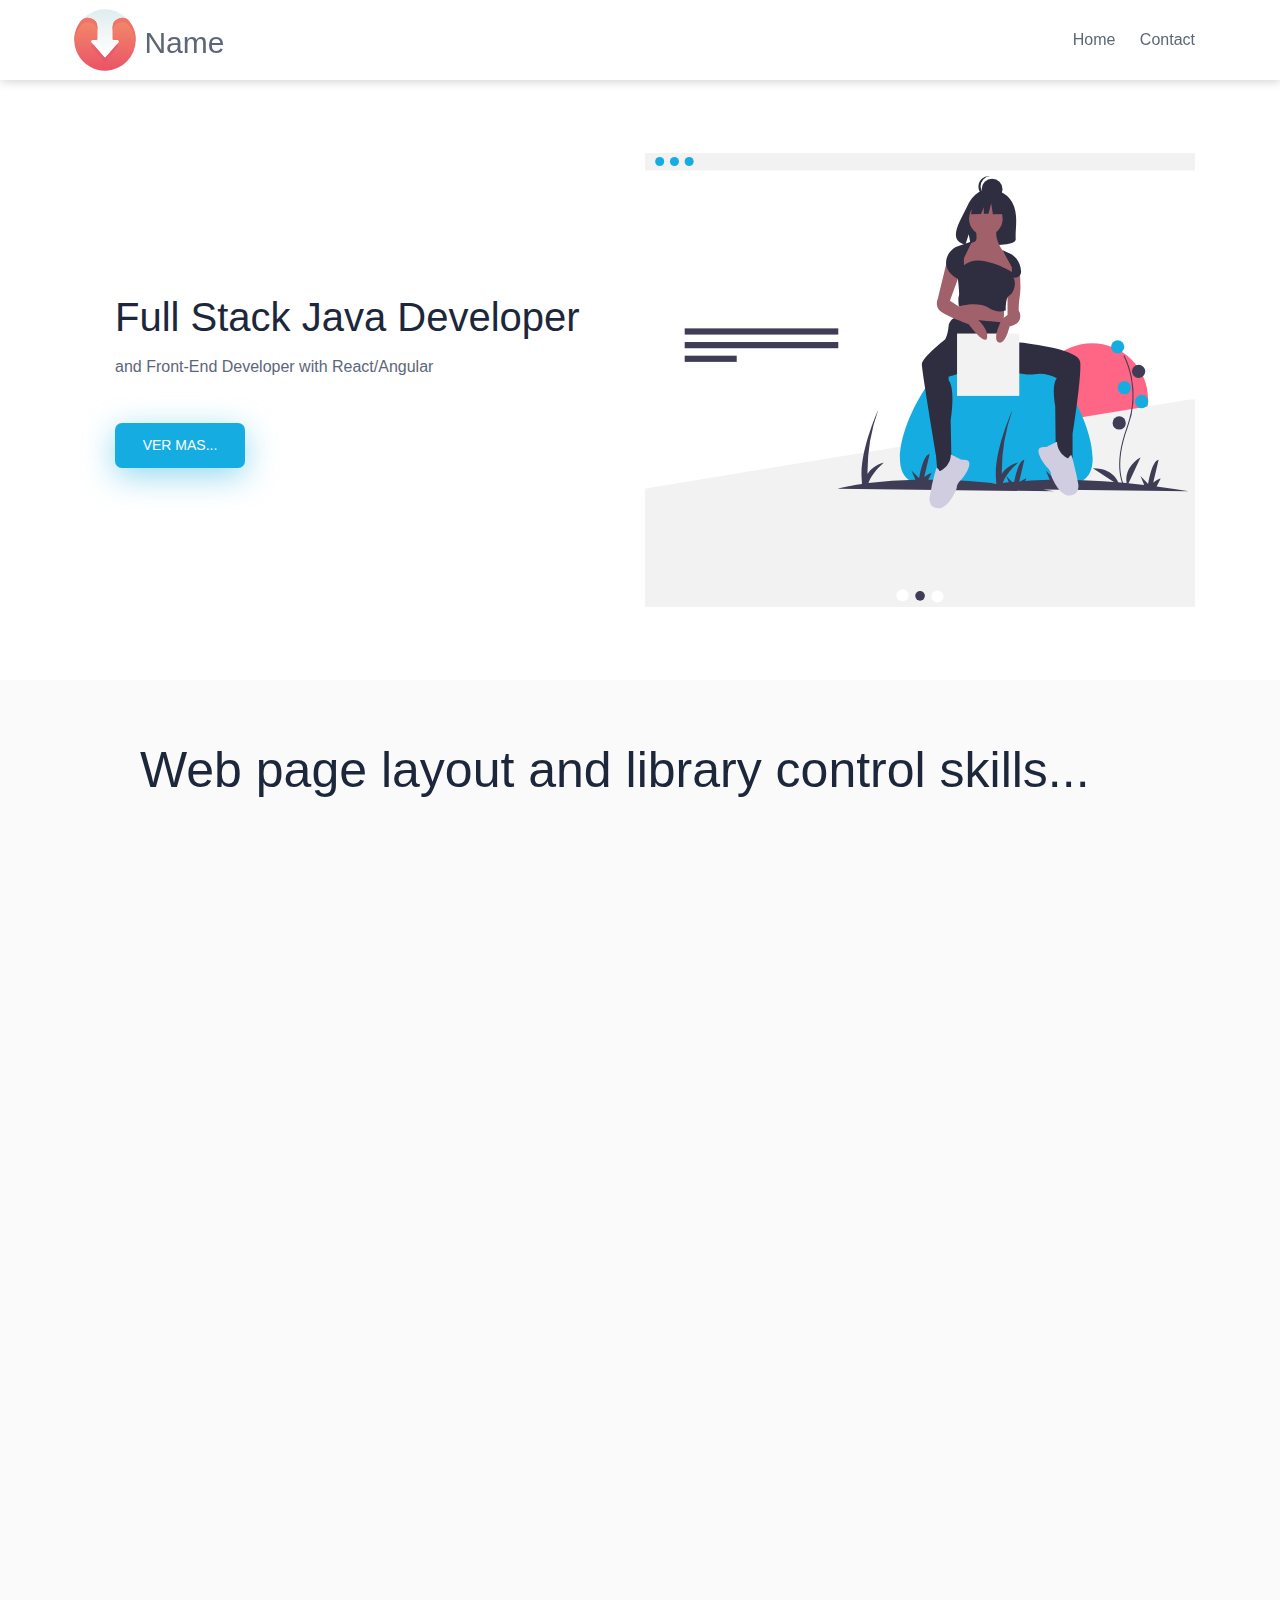
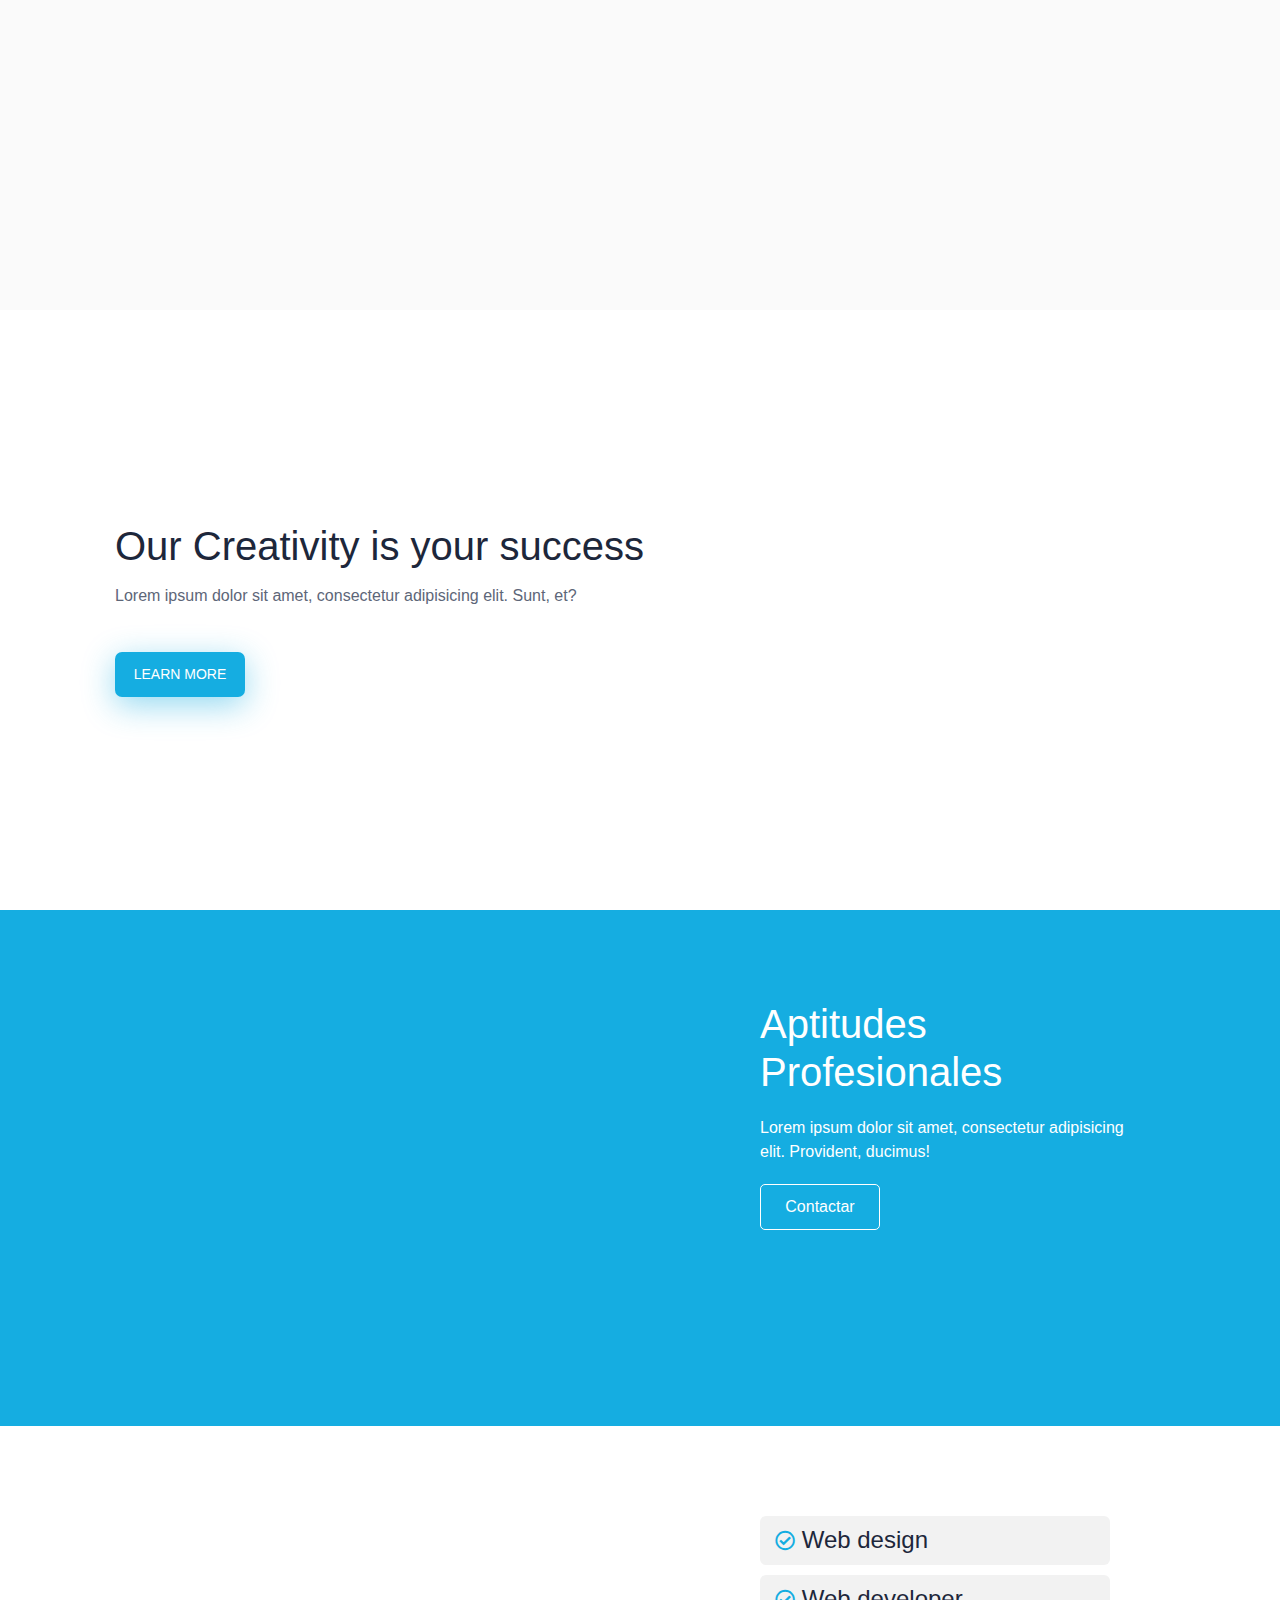
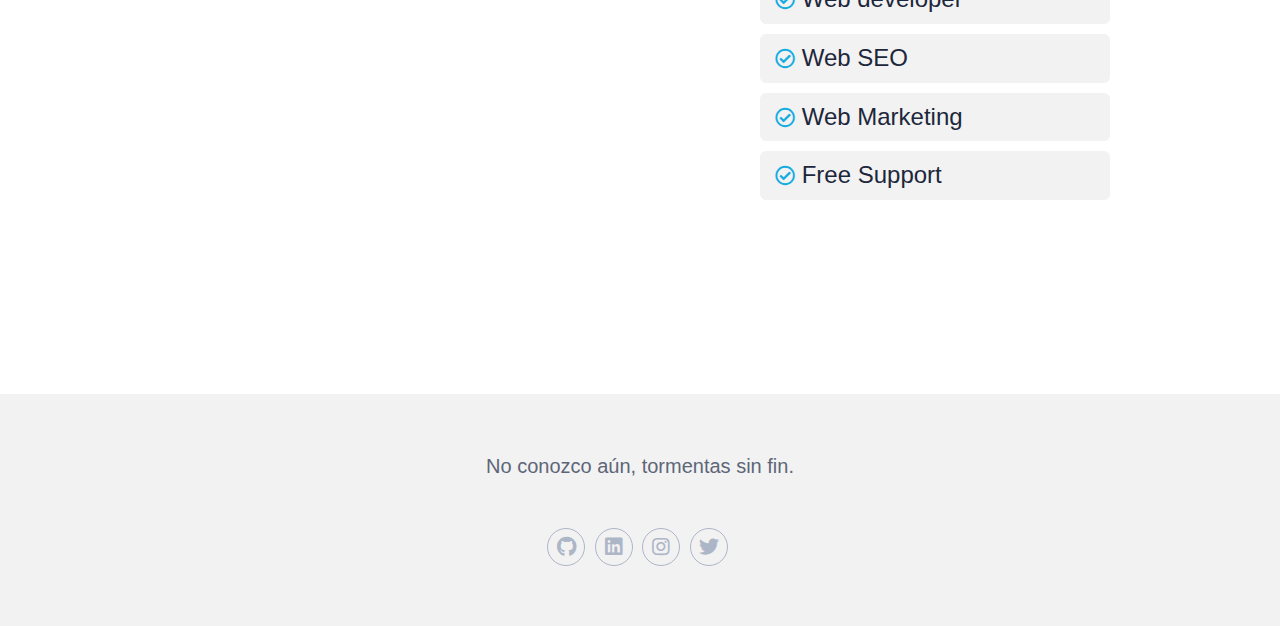
==== commit 43c084f5: "Media querys responsive" ====
--- a/index.html
+++ b/index.html
@@ -8,6 +8,7 @@
     <link rel="stylesheet" href="css/style.css">
     <link rel="stylesheet" href="fontawesome-free-5.12.0-web/css/all.css">
     <link rel="stylesheet" href="css/bootstrap.min.css">
+    <link href="https://unpkg.com/aos@2.3.1/dist/aos.css" rel="stylesheet">
 </head>
 <body>
    <header>
@@ -30,10 +31,10 @@
            <section class="contenido-header">
                <section class="textos-header">
                    <h1>Full Stack Java Developer</h1>
-                   <p>and Front-End Developer width React/Angular</p>
+                   <p>and Front-End Developer with React/Angular</p>
                    <a href="about-me.html">Ver Mas...</a>
                </section>
-               <img src="img/img-banner.svg" alt="">
+               <img src="img/img-banner.svg" alt="" >
            </section>
        </div>
    </header>
@@ -41,7 +42,7 @@
        <div class="container-1">
            <h2 class="titulo">Web page layout and library control skills...</h2>
            <div class="container-articulo">
-               <div class="articulo">
+               <div  class="articulo" data-aos="zoom-out-right">
                    <i class="fab fa-html5"></i>
                    <h3>HTML5</h3>
                    <p>Lorem ipsum dolor sit amet, consectetur adipisicing elit. Neque maxime 
@@ -54,7 +55,7 @@
                   </div>
                    <a href="https://developer.mozilla.org/es/docs/HTML/HTML5">Read More</a>
                </div>
-               <div class="articulo">
+               <div class="articulo" data-aos="zoom-out-right">
                    <i class="fab fa-css3-alt"></i>
                    <h3>CSS</h3>
                    <p>Lorem ipsum dolor sit amet, consectetur adipisicing elit. Neque maxime 
@@ -67,7 +68,7 @@
                       </div>
                    <a href="https://developer.mozilla.org/es/docs/Web/CSS">Read More</a>
                </div>
-               <div class="articulo">
+               <div class="articulo" data-aos="zoom-out-right">
                    <i class="fab fa-js"></i>
                    <h3>JS</h3>
                    <p>Lorem ipsum dolor sit amet, consectetur adipisicing elit. Neque maxime 
@@ -80,7 +81,7 @@
                     </div>   
                    <a href="https://developer.mozilla.org/es/docs/Web/JavaScript">Read More</a>
                </div>
-               <div class="articulo">
+               <div class="articulo" data-aos="zoom-out-right">
                    <i class="fab fa-node-js"></i>
                    <h3>Node JS</h3>
                    <p>Lorem ipsum dolor sit amet, consectetur adipisicing elit. Neque maxime i
@@ -93,7 +94,7 @@
                     </div>
                     <a href="https://nodejs.org/es/about/">Read More</a>
                </div>
-               <div class="articulo">
+               <div class="articulo" data-aos="zoom-out-right">
                    <i class="fab fa-bootstrap"></i>
                    <h3>Bootstrap</h3>
                    <p>Lorem ipsum dolor sit amet, consectetur adipisicing elit. Neque maxime 
@@ -106,7 +107,7 @@
                     </div>
                    <a href="https://getbootstrap.com/">Read More</a>
                </div>
-               <div class="articulo">
+               <div class="articulo" data-aos="zoom-out-right">
                    <i class="fab fa-react"></i>
                    <h3>React JS</h3>
                    <p>Lorem ipsum dolor sit amet, consectetur adipisicing elit. Neque maxime 
@@ -128,17 +129,17 @@
             <p>Lorem ipsum dolor sit amet, consectetur adipisicing elit. Sunt, et?</p>
             <a href="#aptitud">Learn More</a>
         </section>
-        <img src="img/img-2.svg" alt="">
+        <img src="img/img-2.svg" alt="" data-aos="zoom-in">
     </section>
     <section class="results">
         <div class="container-1 content-results">
             <section class="numbers">
-                <div class="number">
-                    <h4>Orden Fisico</h4>
+                <div class="number" data-aos="zoom-out-right">
+                    <h4>Orden </h4>
                     <p>Lorem ipsum dolor sit amet, consectetur adipisicing elit. Sit, possimus.</p>
                     <img src="img/laptop-1035345_1920.jpg" alt="">
                 </div>
-                <div class="number">
+                <div class="number" data-aos="zoom-out-right">
                     <h4>Buenas Practicas</h4>
                     <p>Lorem ipsum dolor sit amet, consectetur adipisicing elit. Sit, possimus.</p>
                     <img src="img/programming-1873854_1920.png" alt="">
@@ -152,7 +153,7 @@
         </div>
     </section> 
     <section class="container-1 ser" id="aptitud">
-        <img src="img/img-3.svg" alt="">
+        <img src="img/img-3.svg" alt="" data-aos="zoom-in">
         <div class="box-skills">
             <h4><i class="far fa-check-circle"></i> Web design</h4>
             <h4><i class="far fa-check-circle"></i> Web developer</h4>
@@ -172,6 +173,8 @@
             <a href="https://twitter.com/parsiomnium"><i class="fab fa-twitter"></i></a>
         </div>
     </footer>
+    <script src="https://unpkg.com/aos@2.3.1/dist/aos.js"></script>
     <script src="js/web.js"></script>
+    
 </body>
 </html>--- a/css/style.css
+++ b/css/style.css
@@ -1,4 +1,4 @@
-@import url(../fonts/Roboto/Roboto-Regular.ttf);
+
     
 *{
     margin: 0;
@@ -7,7 +7,7 @@
 }
 
 body{
-    font-family:'Roboto', sans-serif;
+    font-family:, sans-serif;
 }
 
 h1,h2,h3,h4,h5,h6{
@@ -402,6 +402,9 @@
 }
 .rrss h4{
     color: #5d6678;
+}
+.rrss a{
+    text-decoration: none;
 }
 .rrss i{
     font-size: 20px;
@@ -424,3 +427,118 @@
     background-color: #15ade1;
     border-color: #15ade1;
 }
+
+@media screen and (max-width:900px){
+    .titulo{
+        font-size: 45px;
+    }
+    .contenido-header{
+        flex-direction: column-reverse;
+        justify-content: space-evenly;
+        height: 720px;
+    }
+    .contenido-header img{
+        width: 400px;
+    }
+
+    .textos-header{
+        margin:0;
+    }
+
+    /*ABOUT-US*/
+
+    .articulo{
+        width: 45%;
+    }
+
+    /*Questions*/
+
+    .questions{
+        height: 720px;
+        justify-content: space-evenly;
+        flex-direction: column;
+    }
+
+    .questions img{
+        height: 400px;
+    }
+
+      /* Result*/
+
+    .content-results{
+        flex-direction: column-reverse;
+    }
+
+    .results-text>a{
+        margin-bottom: 60px;
+    }
+    .numbers{
+        width: 100%;
+        justify-content: space-between;
+    }
+
+    .results-text{
+        width: 100%;
+    }
+
+
+    /* Services*/
+
+    .ser{
+        flex-direction: column;
+        align-items: center;
+    }
+    .ser img{
+        height: 400px;
+    }
+    .box-skills{
+        margin: 40 0 0px 0;
+    }
+}
+
+@media screen and (max-width:580px){
+     .enlaces-header{
+         display: none;
+     }
+     .hamburger{
+         display: block;
+     }
+     .nav{
+         padding: 0 10px;
+     }
+
+    /*HEADER*/
+    .titulo{
+        font-size: 36px;
+    }
+    .h1{
+        font-size: 40px;
+    }
+    .contenido-header img{
+        width: 350px;
+    }
+
+    /*Results*/
+
+    .numbers .number{
+        width: 95%;
+    }
+
+    /*ABOUT-US*/
+
+    .articulo{
+        width: 90%;
+    }
+
+    /*Questions*/
+
+    .questions img{
+        height: 200px;
+    }
+
+
+     /* Services*/
+    .ser img{
+        height: 200px;
+    }
+}